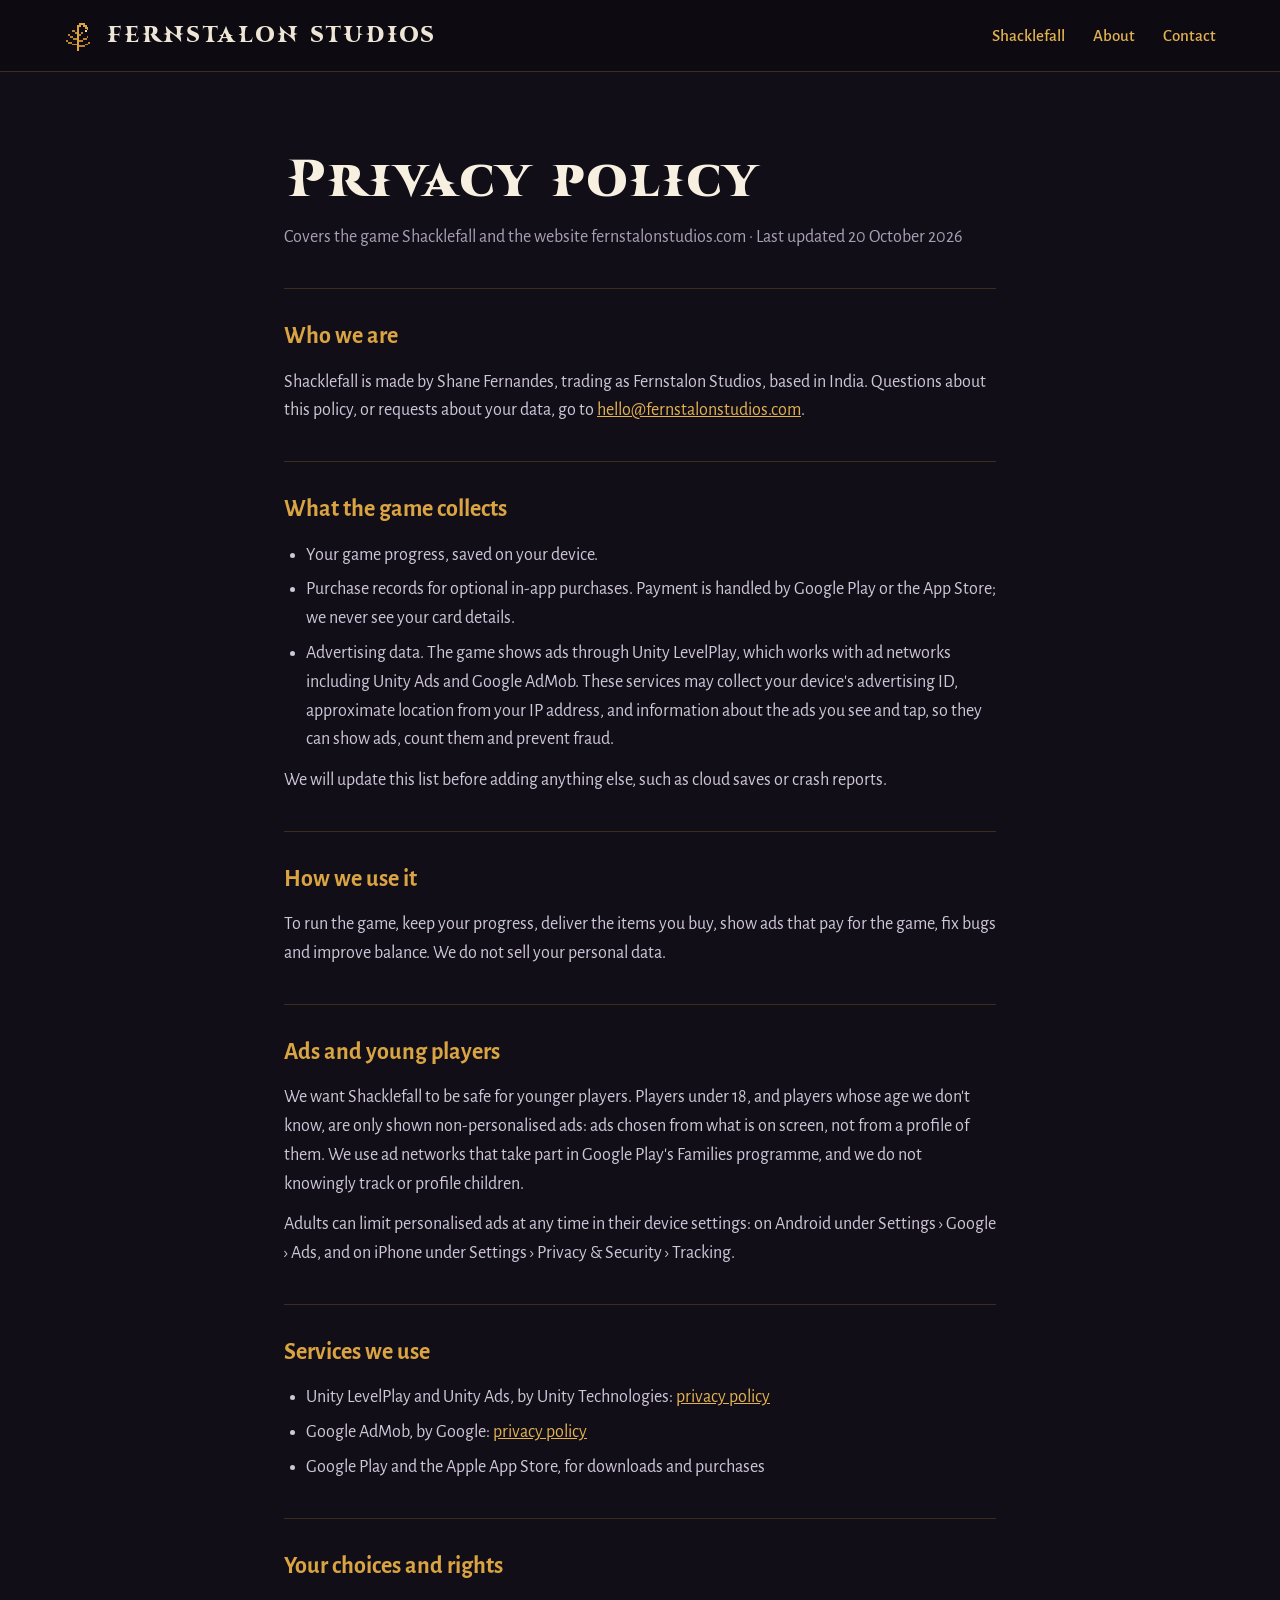
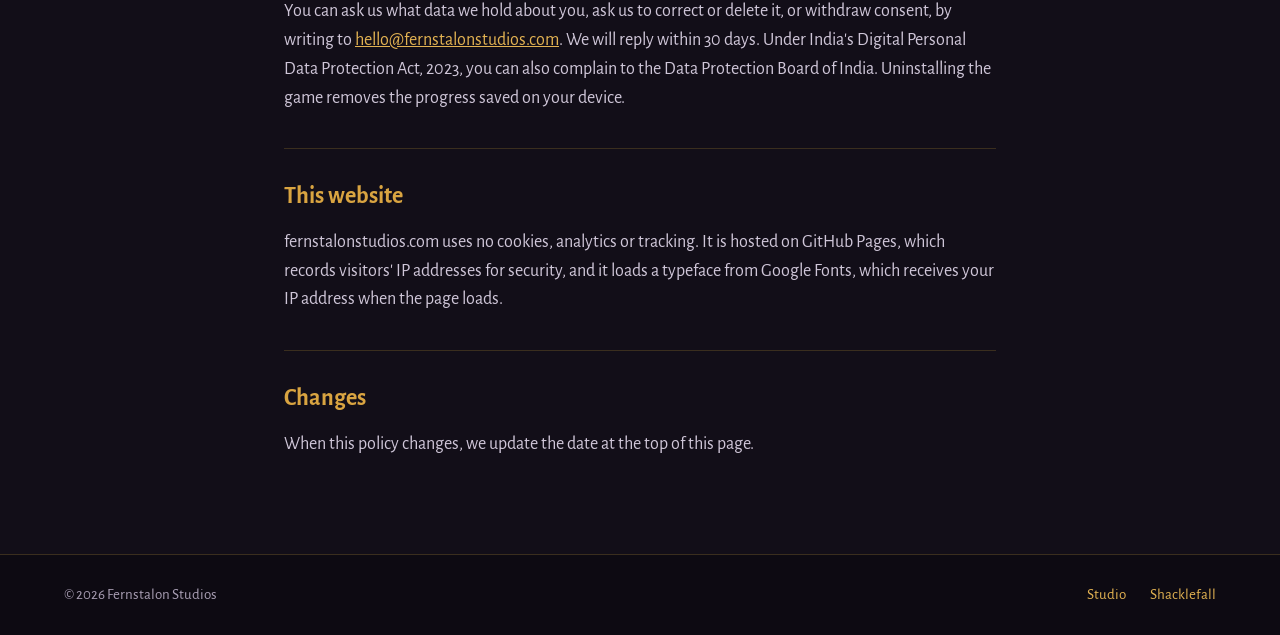
==== privacy/index.html @ 189fd9c4 "Fernstalon Studios website: home, Shacklefall, privacy policy Co-Authored-By: Claude Opus 5.5 <norep" ====
<!doctype html>
<html lang="en">
<head>
<meta charset="utf-8">
<meta name="viewport" content="width=device-width, initial-scale=1">
<title>Privacy policy — Fernstalon Studios</title>
<meta name="description" content="How Shacklefall and fernstalonstudios.com handle your data.">
<link rel="canonical" href="https://fernstalonstudios.com/privacy/">
<meta name="theme-color" content="#120E18">
<link rel="icon" href="/assets/img/logo.svg" type="image/svg+xml">
<link rel="icon" href="/assets/img/favicon-32.png" sizes="32x32" type="image/png">
<link rel="apple-touch-icon" href="/assets/img/apple-touch-icon.png">
<link rel="preconnect" href="https://fonts.googleapis.com">
<link rel="preconnect" href="https://fonts.gstatic.com" crossorigin>
<link rel="stylesheet" href="https://fonts.googleapis.com/css2?family=Alegreya+Sans:wght@400;500;700&display=swap">
<link rel="stylesheet" href="/assets/site.css">
</head>
<body>
<a class="skip" href="#main">Skip to content</a>
<div class="page">

<header class="site-header">
<nav class="wrap" aria-label="Main">
<a class="brand" href="/"><img src="/assets/img/logo.svg" alt="" width="30" height="30"><span>FERNSTALON STUDIOS</span></a>
<div class="nav-links">
<a href="/shacklefall/">Shacklefall</a>
<a href="/#about">About</a>
<a href="/#contact">Contact</a>
</div>
</nav>
</header>

<main id="main" class="legal">
<div class="stack">
<h1>Privacy policy</h1>
<p style="color: var(--text-3)">Covers the game Shacklefall and the website fernstalonstudios.com · Last updated 20 October 2026</p>
</div>

<section>
<h2>Who we are</h2>
<p>Shacklefall is made by Shane Fernandes, trading as Fernstalon Studios, based in India. Questions about this policy, or requests about your data, go to <a href="mailto:hello@fernstalonstudios.com">hello@fernstalonstudios.com</a>.</p>
</section>

<section>
<h2>What the game collects</h2>
<ul>
<li>Your game progress, saved on your device.</li>
<li>Purchase records for optional in-app purchases. Payment is handled by Google Play or the App Store; we never see your card details.</li>
<li>Advertising data. The game shows ads through Unity LevelPlay, which works with ad networks including Unity Ads and Google AdMob. These services may collect your device's advertising ID, approximate location from your IP address, and information about the ads you see and tap, so they can show ads, count them and prevent fraud.</li>
</ul>
<p>We will update this list before adding anything else, such as cloud saves or crash reports.</p>
</section>

<section>
<h2>How we use it</h2>
<p>To run the game, keep your progress, deliver the items you buy, show ads that pay for the game, fix bugs and improve balance. We do not sell your personal data.</p>
</section>

<section>
<h2>Ads and young players</h2>
<p>We want Shacklefall to be safe for younger players. Players under 18, and players whose age we don't know, are only shown non-personalised ads: ads chosen from what is on screen, not from a profile of them. We use ad networks that take part in Google Play's Families programme, and we do not knowingly track or profile children.</p>
<p>Adults can limit personalised ads at any time in their device settings: on Android under Settings › Google › Ads, and on iPhone under Settings › Privacy &amp; Security › Tracking.</p>
</section>

<section>
<h2>Services we use</h2>
<ul>
<li>Unity LevelPlay and Unity Ads, by Unity Technologies: <a href="https://unity.com/legal/game-player-and-app-user-privacy-policy">privacy policy</a></li>
<li>Google AdMob, by Google: <a href="https://policies.google.com/privacy">privacy policy</a></li>
<li>Google Play and the Apple App Store, for downloads and purchases</li>
</ul>
</section>

<section>
<h2>Your choices and rights</h2>
<p>You can ask us what data we hold about you, ask us to correct or delete it, or withdraw consent, by writing to <a href="mailto:hello@fernstalonstudios.com">hello@fernstalonstudios.com</a>. We will reply within 30 days. Under India's Digital Personal Data Protection Act, 2023, you can also complain to the Data Protection Board of India. Uninstalling the game removes the progress saved on your device.</p>
</section>

<section>
<h2>This website</h2>
<p>fernstalonstudios.com uses no cookies, analytics or tracking. It is hosted on GitHub Pages, which records visitors' IP addresses for security, and it loads a typeface from Google Fonts, which receives your IP address when the page loads.</p>
</section>

<section>
<h2>Changes</h2>
<p>When this policy changes, we update the date at the top of this page.</p>
</section>
</main>

<footer class="site-footer">
<div class="wrap">
<span>© 2026 Fernstalon Studios</span>
<div class="links"><a href="/">Studio</a><a href="/shacklefall/">Shacklefall</a></div>
</div>
</footer>
</div>
</body>
</html>
---- assets/site.css ----
@font-face {
  font-family: "Shacklecut";
  src: url("fonts/Shacklecut-Regular.ttf") format("truetype");
  font-display: swap;
}

:root {
  --bg: #120E18;
  --bg-deep: #0D0A12;
  --panel: rgba(18, 14, 24, 0.86);
  --panel-2: rgba(23, 18, 31, 0.82);
  --line: #3A2E1E;
  --line-gold: #7A6234;
  --gold: #D9A441;
  --gold-hi: #F4D58D;
  --text: #EDE6D6;
  --text-2: #CFC6D8;
  --text-3: #A99FB4;
  --title: #F7F0E0;
}

* { box-sizing: border-box; }
html { scroll-behavior: smooth; }
body {
  margin: 0;
  background: var(--bg);
  color: var(--text);
  font-family: "Alegreya Sans", system-ui, sans-serif;
  font-size: 18px;
  line-height: 1.6;
}
img { max-width: 100%; }
a { color: #E2B252; }
a:hover { color: var(--gold-hi); }
:focus-visible { outline: 2px solid var(--gold-hi); outline-offset: 3px; }
.skip { position: absolute; left: -9999px; }
.skip:focus { left: 16px; top: 12px; z-index: 10; background: var(--bg-deep); padding: 8px 14px; }

.display { font-family: "Shacklecut", serif; font-weight: 400; }
.wrap { max-width: 1200px; margin: 0 auto; padding-left: 24px; padding-right: 24px; }
.page { position: relative; z-index: 1; }

/* Header and footer */
.site-header { border-bottom: 1px solid var(--line); background: rgba(13, 10, 18, 0.86); position: relative; z-index: 2; }
.site-header nav { display: flex; flex-wrap: wrap; align-items: center; justify-content: space-between; gap: 16px; padding-top: 18px; padding-bottom: 18px; }
.brand { display: flex; align-items: center; gap: 12px; text-decoration: none; color: var(--text); }
.brand img { width: 30px; height: 30px; image-rendering: pixelated; }
.brand span { font-family: "Shacklecut", serif; font-size: 22px; letter-spacing: 0.06em; }
.nav-links { display: flex; flex-wrap: wrap; gap: 28px; font-size: 17px; font-weight: 500; }
.nav-links a { text-decoration: none; }
.nav-links a[aria-current="page"] { color: var(--title); }
.site-footer { border-top: 1px solid var(--line); background: var(--bg-deep); position: relative; z-index: 1; }
.site-footer .wrap { display: flex; flex-wrap: wrap; justify-content: space-between; gap: 16px; padding-top: 28px; padding-bottom: 28px; font-size: 15px; color: var(--text-3); }
.site-footer .links { display: flex; flex-wrap: wrap; gap: 24px; }
.site-footer a { text-decoration: none; }

/* Type */
.eyebrow { font-size: 15px; font-weight: 700; letter-spacing: 0.22em; text-transform: uppercase; color: var(--gold); }
h2.section-title { margin: 0; font-family: "Shacklecut", serif; font-weight: 400; font-size: 44px; line-height: 1.1; color: var(--title); }
h2.sub-title { margin: 0; font-family: "Shacklecut", serif; font-weight: 400; font-size: 32px; color: var(--title); }
.muted { color: var(--text-2); }
p { margin: 0; }

/* Buttons */
.btn { display: inline-flex; align-items: center; min-height: 44px; padding: 12px 28px; text-decoration: none; font-weight: 700; letter-spacing: 0.06em; text-transform: uppercase; font-size: 16px; border: 1px solid var(--line-gold); color: var(--text); background: rgba(13, 10, 18, 0.6); }
.btn:hover { color: var(--title); border-color: var(--gold); }
.btn-gold { background: var(--gold); color: #1A1206; border-color: var(--gold-hi); }
.btn-gold:hover { background: var(--gold-hi); color: #1A1206; }
.badge { display: inline-flex; align-items: center; min-height: 44px; padding: 0 22px; border: 1px solid var(--line-gold); background: rgba(13, 10, 18, 0.7); font-weight: 700; font-size: 15px; letter-spacing: 0.06em; text-transform: uppercase; }

/* Home hero */
.studio-hero { background: radial-gradient(ellipse at 50% 0%, rgba(42, 31, 58, 0.75) 0%, rgba(18, 14, 24, 0) 70%); border-bottom: 1px solid var(--line); }
.studio-hero .wrap { padding-top: 128px; padding-bottom: 120px; display: flex; flex-direction: column; align-items: center; text-align: center; gap: 22px; }
.ornament { display: flex; align-items: center; gap: 16px; }
.ornament i { width: 72px; height: 1px; background: var(--line-gold); display: block; }
.ornament b { width: 22px; height: 22px; border: 2px solid var(--gold); transform: rotate(45deg); display: block; }
.studio-hero h1 { margin: 0; font-family: "Shacklecut", serif; font-weight: 400; font-size: clamp(32px, 8.6vw, 104px); line-height: 1.02; letter-spacing: 0.05em; color: var(--title); }
.studio-hero p { max-width: 620px; font-size: 22px; color: var(--text-2); }
.actions { display: flex; flex-wrap: wrap; justify-content: center; gap: 14px; margin-top: 10px; }

.split { display: grid; grid-template-columns: repeat(auto-fit, minmax(300px, 1fr)); gap: 56px; align-items: start; padding-top: 96px; padding-bottom: 96px; }
.stack { display: flex; flex-direction: column; gap: 14px; }
.stack-lg { display: flex; flex-direction: column; gap: 18px; }

.band { border-top: 1px solid var(--line); border-bottom: 1px solid var(--line); background: var(--panel-2); }
.band .wrap { padding-top: 88px; padding-bottom: 88px; display: flex; flex-direction: column; gap: 32px; }

.game-card { display: grid; grid-template-columns: repeat(auto-fit, minmax(320px, 1fr)); text-decoration: none; color: var(--text); border: 1px solid var(--line-gold); background: var(--bg); overflow: hidden; }
.game-card > img { width: 100%; height: 100%; min-height: 300px; object-fit: cover; display: block; }
.game-card .body { padding: 40px; display: flex; flex-direction: column; gap: 14px; justify-content: center; }
.game-card .meta { font-size: 14px; font-weight: 700; letter-spacing: 0.18em; text-transform: uppercase; color: var(--text-3); }
.game-card .name { font-family: "Shacklecut", serif; font-size: 48px; line-height: 1; letter-spacing: 0.04em; color: var(--title); }
.game-card .more { color: var(--gold); font-weight: 700; letter-spacing: 0.06em; text-transform: uppercase; font-size: 16px; }
.game-card:hover { border-color: var(--gold); }

.stats { display: grid; grid-template-columns: repeat(auto-fit, minmax(240px, 1fr)); gap: 32px; padding-top: 72px; padding-bottom: 72px; }
.stat { display: flex; flex-direction: column; gap: 8px; padding: 24px; border: 1px solid var(--line); background: var(--panel); }
.stat .num { font-family: "Shacklecut", serif; font-size: 40px; color: var(--gold); line-height: 1; }
.stat .foot { display: flex; flex-direction: column; gap: 8px; }
.stat .label { font-weight: 700; color: var(--title); }
.stat .line { color: var(--text-2); font-size: 16px; }

/* Card fans and cards */
.fan { display: flex; padding: 6px 0 14px 10px; }
.fan .card { width: 64px; margin-left: -10px; }
.fan .card:nth-child(1) { transform: rotate(-8deg); }
.fan .card:nth-child(2) { transform: rotate(-3deg); }
.fan .card:nth-child(3) { transform: rotate(3deg); }
.fan .card:nth-child(4) { transform: rotate(8deg); }
.card { position: relative; aspect-ratio: 2 / 3; }
.card > img, .card .window { position: absolute; inset: 0; width: 100%; height: 100%; display: block; }
.card .portrait { position: absolute; left: 7.94%; top: 1.74%; width: 84.11%; height: 84.2%; object-fit: contain; display: block; }
.card .king { position: absolute; left: 12%; top: 8%; width: 76%; height: 70%; object-fit: contain; object-position: center bottom; display: block; }
.card .window { -webkit-mask: url("img/card-background.png") center / 100% 100% no-repeat; mask: url("img/card-background.png") center / 100% 100% no-repeat; overflow: hidden; }
.card .window img { width: 100%; height: 100%; object-fit: cover; display: block; }
.hero-grid { display: grid; grid-template-columns: repeat(auto-fill, minmax(160px, 1fr)); gap: 28px 20px; padding-top: 12px; }

.contact { padding-top: 96px; padding-bottom: 96px; display: flex; flex-direction: column; align-items: center; text-align: center; gap: 16px; }
.contact .mail { font-size: 24px; font-weight: 700; margin-top: 8px; }

/* Game page */
.game-hero { position: relative; overflow: hidden; min-height: 520px; display: flex; align-items: flex-end; }
.game-hero > img { position: absolute; inset: 0; width: 100%; height: 100%; object-fit: cover; object-position: center 25%; }
.game-hero::after { content: ""; position: absolute; inset: 0; background: linear-gradient(to top, var(--bg) 0%, rgba(18, 14, 24, 0.6) 50%, rgba(18, 14, 24, 0.15) 100%); }
.game-hero .wrap { position: relative; z-index: 1; width: 100%; padding-bottom: 56px; display: flex; flex-direction: column; gap: 16px; }
.game-hero h1 { margin: 0; font-family: "Shacklecut", serif; font-weight: 400; font-size: clamp(44px, 8vw, 96px); line-height: 1; letter-spacing: 0.04em; color: var(--title); text-shadow: 0 4px 24px rgba(0, 0, 0, 0.6); }
.game-hero p { max-width: 620px; font-size: 21px; }
.badges { display: flex; flex-wrap: wrap; gap: 12px; margin-top: 6px; }
.section { padding-top: 40px; padding-bottom: 88px; display: flex; flex-direction: column; gap: 28px; }
.regions { display: grid; grid-template-columns: repeat(auto-fit, minmax(180px, 1fr)); gap: 16px; }
.region { padding: 20px; border: 1px solid var(--line); background: var(--bg); display: flex; flex-direction: column; gap: 6px; }
.region .name { font-family: "Shacklecut", serif; font-size: 22px; color: var(--gold); }
.region p { color: var(--text-2); font-size: 16px; }
.facts { margin: 0; display: grid; grid-template-columns: minmax(120px, auto) 1fr; gap: 14px 24px; border-top: 1px solid var(--line); padding-top: 20px; }
.facts dt { color: var(--text-3); }
.facts dd { margin: 0; }

/* Privacy */
.legal { max-width: 760px; margin: 0 auto; padding: 80px 24px 96px; display: flex; flex-direction: column; gap: 36px; }
.legal h1 { margin: 0; font-family: "Shacklecut", serif; font-weight: 400; font-size: 52px; line-height: 1.1; color: var(--title); }
.legal section { display: flex; flex-direction: column; gap: 12px; border-top: 1px solid var(--line); padding-top: 28px; color: var(--text-2); }
.legal h2 { margin: 0; font-size: 24px; color: var(--gold); }
.legal ul { margin: 0; padding-left: 22px; display: flex; flex-direction: column; gap: 6px; }

/* Scrolling background on the home page */
.dev-cycle { position: fixed; inset: 0; z-index: 0; pointer-events: none; overflow: hidden; }
.dev-cycle .dust { position: absolute; left: 0; right: 0; top: 0; height: 170vh; will-change: transform; }
.dev-cycle .dust i { position: absolute; display: block; }
.dev-cycle .stage { position: absolute; width: clamp(120px, 15vw, 220px); display: flex; flex-direction: column; gap: 10px; transition: opacity 0.35s ease; will-change: transform, opacity; }
.dev-cycle .stage.left { left: 5%; align-items: flex-start; text-align: left; }
.dev-cycle .stage.right { right: 9%; align-items: flex-end; text-align: right; }
.dev-cycle .stage svg { width: 100%; height: auto; display: block; }
.dev-cycle .stage .t { font-family: "Shacklecut", serif; font-size: 20px; letter-spacing: 0.08em; }
.dev-cycle .stage .l { font-size: 15px; color: var(--text-2); }
.dev-cycle .fern { position: absolute; right: 18px; bottom: 0; width: 96px; height: 100%; }
.dev-cycle .fern i { position: absolute; display: block; width: 10px; height: 10px; transition: opacity 0.4s ease; }
.dev-cycle .loop { position: absolute; right: 24px; top: 96px; font-family: "Shacklecut", serif; font-size: 16px; letter-spacing: 0.1em; color: var(--gold); opacity: 0; transition: opacity 0.5s ease; }
.has-cycle .studio-hero, .has-cycle .band, .has-cycle .stat { backdrop-filter: none; }
@media (max-width: 760px) {
  .dev-cycle { opacity: 0.4; }
  .dev-cycle .stage .l { display: none; }
  .dev-cycle .stage .t { font-size: 15px; }
  .game-card .body { padding: 28px; }
}
@media (prefers-reduced-motion: reduce) {
  html { scroll-behavior: auto; }
  .dev-cycle * { transition: none !important; }
}
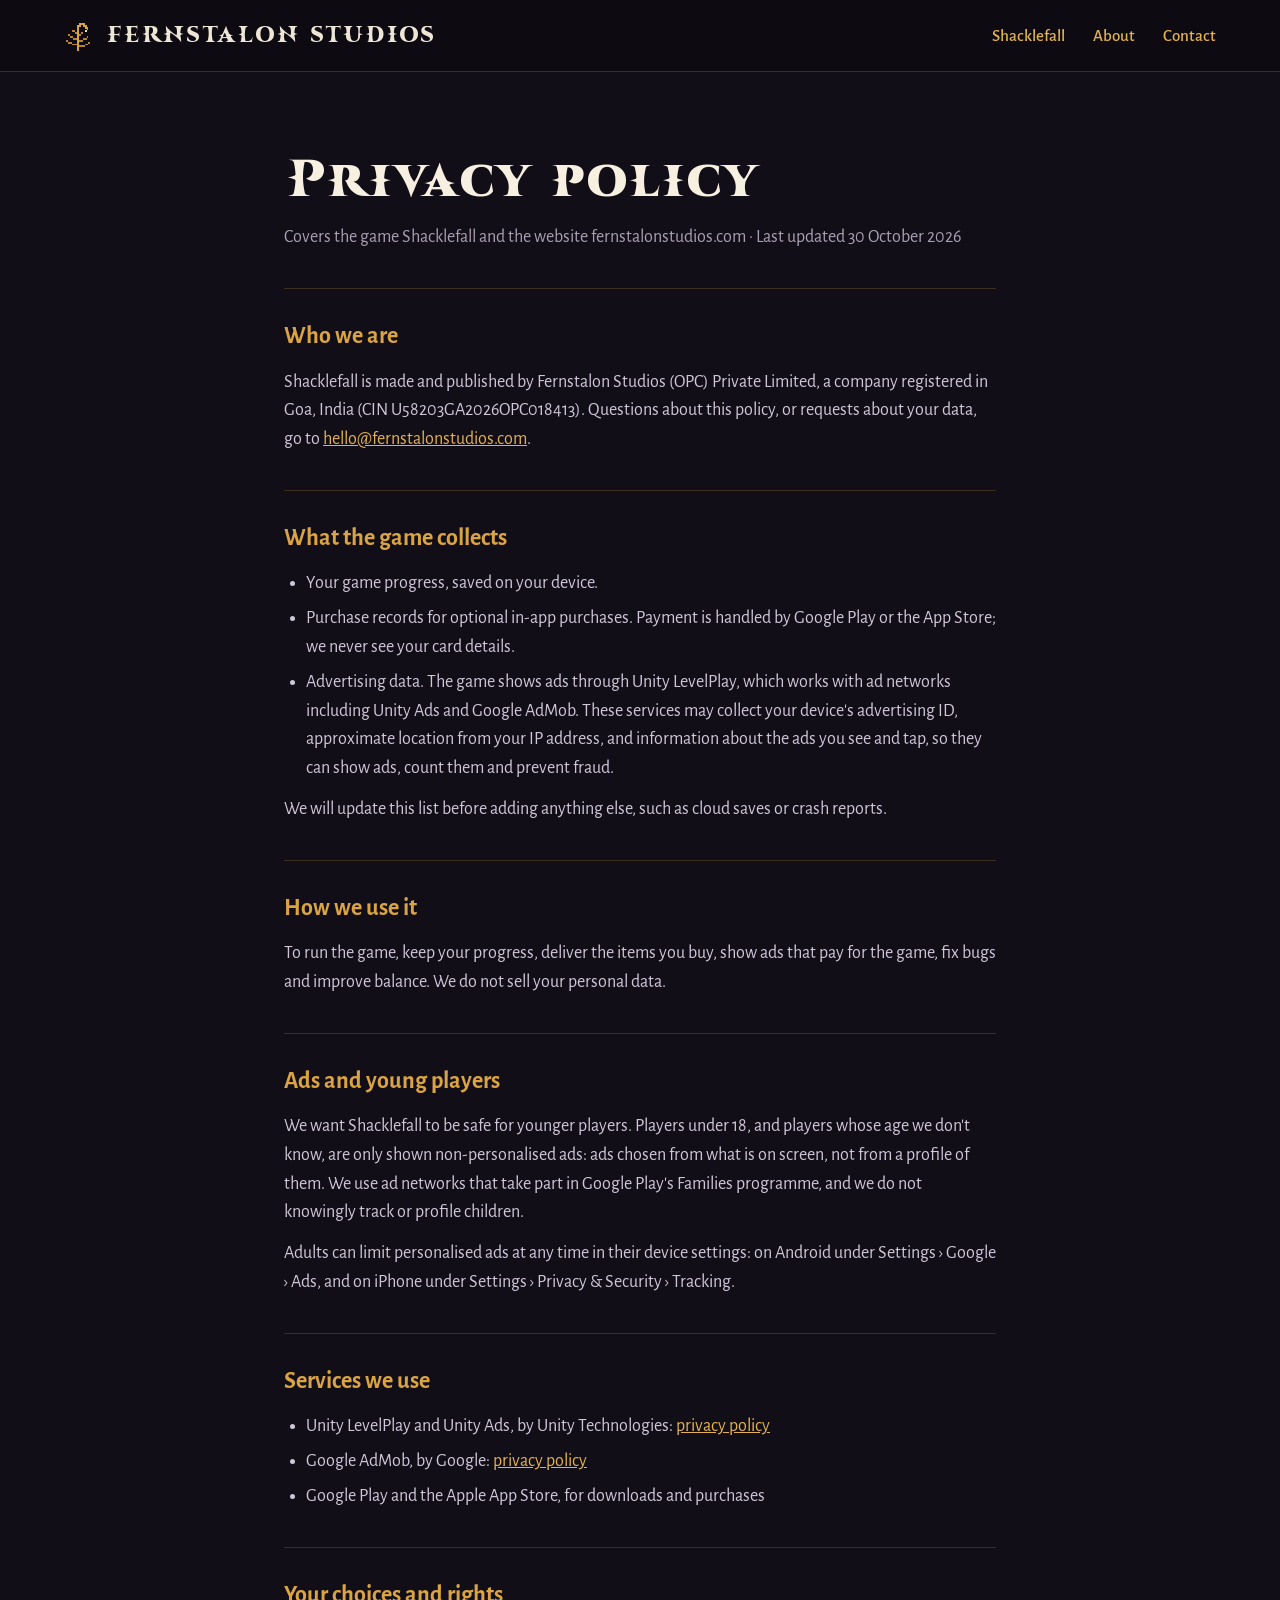
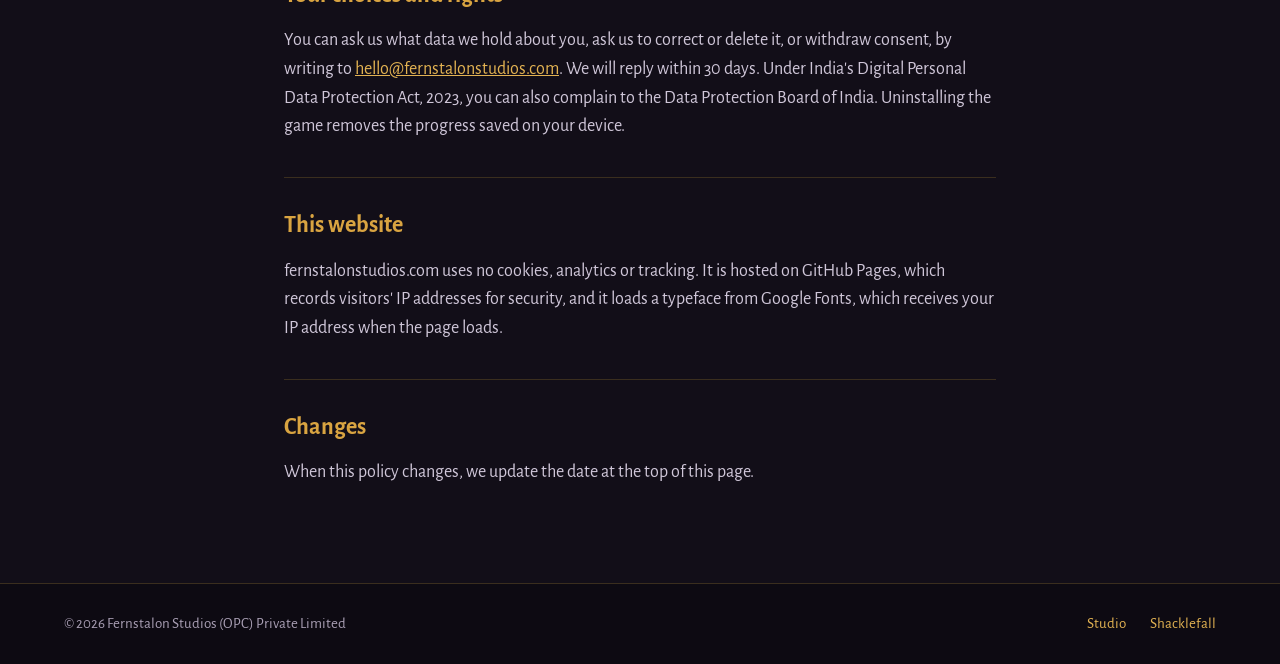
==== commit 4149cd9a: "Publisher is now Fernstalon Studios (OPC) Private Limited (CIN U58203GA2026OPC018413) Co-Authored-By" ====
--- a/privacy/index.html
+++ b/privacy/index.html
@@ -33,12 +33,12 @@
 <main id="main" class="legal">
 <div class="stack">
 <h1>Privacy policy</h1>
-<p style="color: var(--text-3)">Covers the game Shacklefall and the website fernstalonstudios.com · Last updated 20 October 2026</p>
+<p style="color: var(--text-3)">Covers the game Shacklefall and the website fernstalonstudios.com · Last updated 30 October 2026</p>
 </div>
 
 <section>
 <h2>Who we are</h2>
-<p>Shacklefall is made by Shane Fernandes, trading as Fernstalon Studios, based in India. Questions about this policy, or requests about your data, go to <a href="mailto:hello@fernstalonstudios.com">hello@fernstalonstudios.com</a>.</p>
+<p>Shacklefall is made and published by Fernstalon Studios (OPC) Private Limited, a company registered in Goa, India (CIN U58203GA2026OPC018413). Questions about this policy, or requests about your data, go to <a href="mailto:hello@fernstalonstudios.com">hello@fernstalonstudios.com</a>.</p>
 </section>
 
 <section>
@@ -89,10 +89,11 @@
 
 <footer class="site-footer">
 <div class="wrap">
-<span>© 2026 Fernstalon Studios</span>
+<span>© 2026 Fernstalon Studios (OPC) Private Limited</span>
 <div class="links"><a href="/">Studio</a><a href="/shacklefall/">Shacklefall</a></div>
 </div>
 </footer>
 </div>
+<script src="/assets/contact.js" defer></script>
 </body>
 </html>
--- a/assets/site.css
+++ b/assets/site.css
@@ -166,3 +166,7 @@
   html { scroll-behavior: auto; }
   .dev-cycle * { transition: none !important; }
 }
+
+/* "Address copied" note for email links */
+.toast { position: fixed; left: 50%; bottom: 28px; z-index: 20; transform: translate(-50%, 12px); opacity: 0; transition: opacity 0.25s ease, transform 0.25s ease; background: #1E1729; color: var(--title); border: 1px solid var(--gold); padding: 12px 20px; font-size: 16px; font-weight: 500; max-width: calc(100% - 32px); text-align: center; }
+.toast.show { opacity: 1; transform: translate(-50%, 0); }
